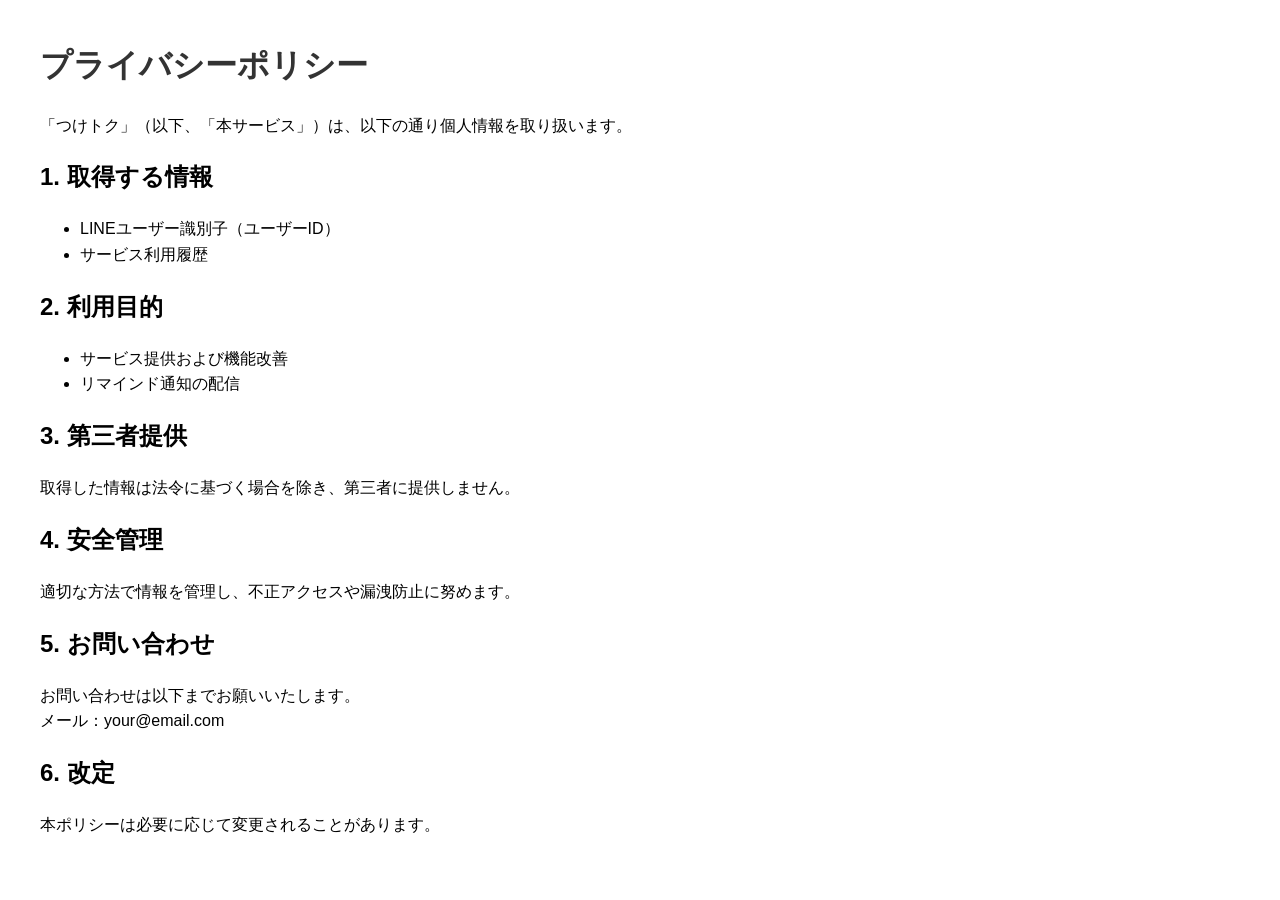
==== privacy.html @ 8dc2c336 "サービス概要ページ" ====
<!DOCTYPE html>
<html lang="ja">
<head>
  <meta charset="UTF-8">
  <title>プライバシーポリシー</title>
  <link rel="stylesheet" href="style.css">
</head>
<body>

<h1>プライバシーポリシー</h1>

<p>「つけトク」（以下、「本サービス」）は、以下の通り個人情報を取り扱います。</p>

<h2>1. 取得する情報</h2>
<ul>
  <li>LINEユーザー識別子（ユーザーID）</li>
  <li>サービス利用履歴</li>
</ul>

<h2>2. 利用目的</h2>
<ul>
  <li>サービス提供および機能改善</li>
  <li>リマインド通知の配信</li>
</ul>

<h2>3. 第三者提供</h2>
<p>取得した情報は法令に基づく場合を除き、第三者に提供しません。</p>

<h2>4. 安全管理</h2>
<p>適切な方法で情報を管理し、不正アクセスや漏洩防止に努めます。</p>

<h2>5. お問い合わせ</h2>
<p>お問い合わせは以下までお願いいたします。<br>
メール：your@email.com</p>

<h2>6. 改定</h2>
<p>本ポリシーは必要に応じて変更されることがあります。</p>

</body>
</html>
---- style.css ----
body {
  font-family: Arial, sans-serif;
  margin: 40px;
  line-height: 1.6;
}

header {
  text-align: center;
  margin-bottom: 40px;
}

h1 {
  color: #333;
}

section {
  margin-bottom: 30px;
}

footer {
  margin-top: 40px;
}
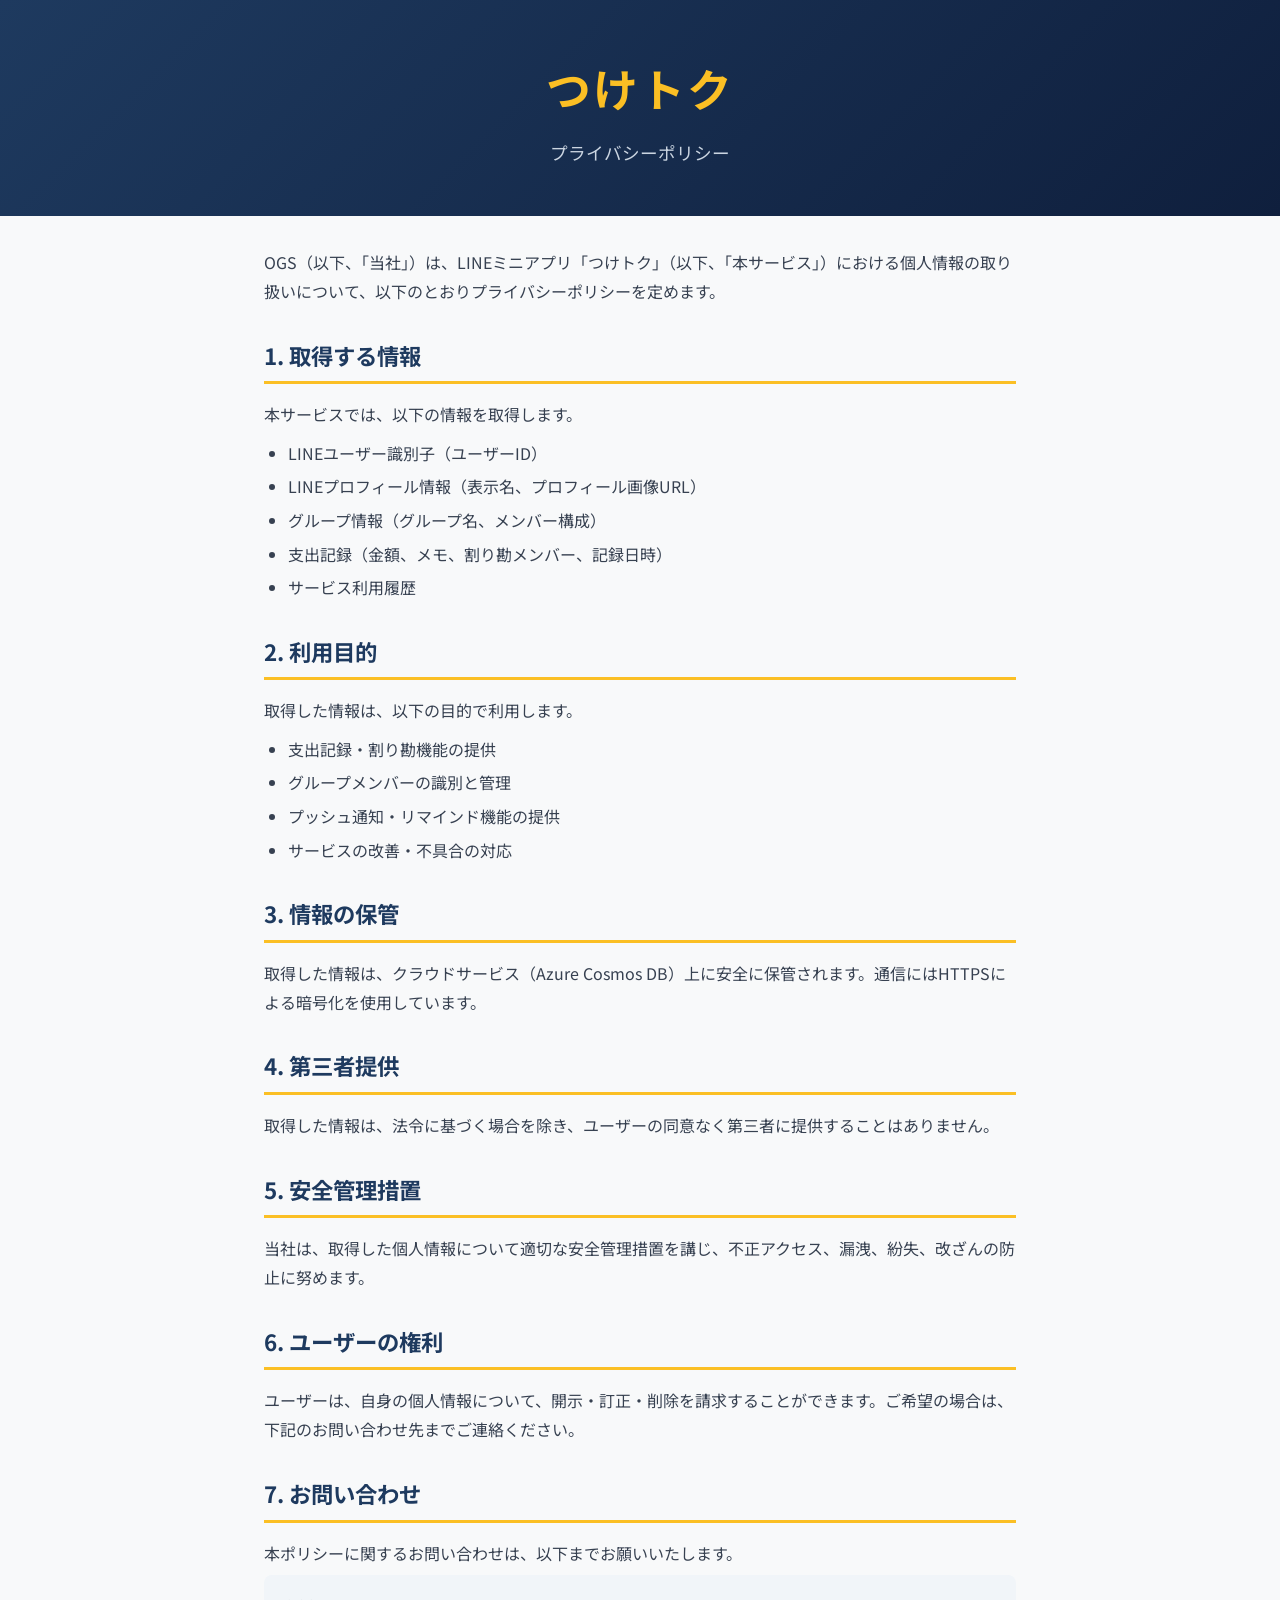
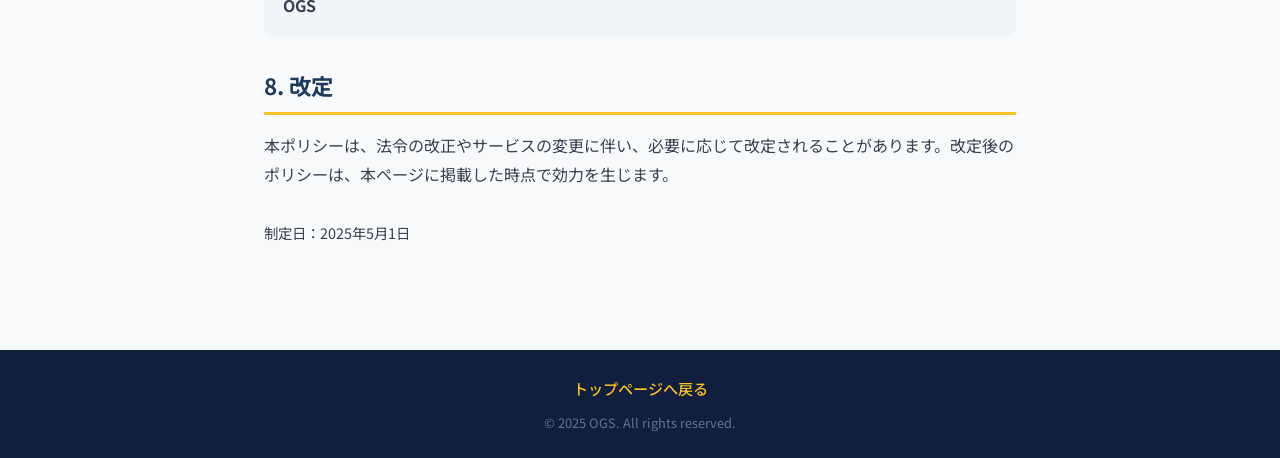
==== commit 5ea3b4c9: "内容、見た目の変更" ====
--- a/privacy.html
+++ b/privacy.html
@@ -2,39 +2,73 @@
 <html lang="ja">
 <head>
   <meta charset="UTF-8">
-  <title>プライバシーポリシー</title>
+  <meta name="viewport" content="width=device-width, initial-scale=1.0">
+  <title>プライバシーポリシー - つけトク</title>
   <link rel="stylesheet" href="style.css">
 </head>
 <body>
 
-<h1>プライバシーポリシー</h1>
+<header>
+  <div class="header-inner">
+    <h1 class="app-title">つけトク</h1>
+    <p class="app-tagline">プライバシーポリシー</p>
+  </div>
+</header>
 
-<p>「つけトク」（以下、「本サービス」）は、以下の通り個人情報を取り扱います。</p>
+<main>
+  <section class="section policy">
+    <p>OGS（以下、「当社」）は、LINEミニアプリ「つけトク」（以下、「本サービス」）における個人情報の取り扱いについて、以下のとおりプライバシーポリシーを定めます。</p>
 
-<h2>1. 取得する情報</h2>
-<ul>
-  <li>LINEユーザー識別子（ユーザーID）</li>
-  <li>サービス利用履歴</li>
-</ul>
+    <h2>1. 取得する情報</h2>
+    <p>本サービスでは、以下の情報を取得します。</p>
+    <ul>
+      <li>LINEユーザー識別子（ユーザーID）</li>
+      <li>LINEプロフィール情報（表示名、プロフィール画像URL）</li>
+      <li>グループ情報（グループ名、メンバー構成）</li>
+      <li>支出記録（金額、メモ、割り勘メンバー、記録日時）</li>
+      <li>サービス利用履歴</li>
+    </ul>
 
-<h2>2. 利用目的</h2>
-<ul>
-  <li>サービス提供および機能改善</li>
-  <li>リマインド通知の配信</li>
-</ul>
+    <h2>2. 利用目的</h2>
+    <p>取得した情報は、以下の目的で利用します。</p>
+    <ul>
+      <li>支出記録・割り勘機能の提供</li>
+      <li>グループメンバーの識別と管理</li>
+      <li>プッシュ通知・リマインド機能の提供</li>
+      <li>サービスの改善・不具合の対応</li>
+    </ul>
 
-<h2>3. 第三者提供</h2>
-<p>取得した情報は法令に基づく場合を除き、第三者に提供しません。</p>
+    <h2>3. 情報の保管</h2>
+    <p>取得した情報は、クラウドサービス（Azure Cosmos DB）上に安全に保管されます。通信にはHTTPSによる暗号化を使用しています。</p>
 
-<h2>4. 安全管理</h2>
-<p>適切な方法で情報を管理し、不正アクセスや漏洩防止に努めます。</p>
+    <h2>4. 第三者提供</h2>
+    <p>取得した情報は、法令に基づく場合を除き、ユーザーの同意なく第三者に提供することはありません。</p>
 
-<h2>5. お問い合わせ</h2>
-<p>お問い合わせは以下までお願いいたします。<br>
-メール：your@email.com</p>
+    <h2>5. 安全管理措置</h2>
+    <p>当社は、取得した個人情報について適切な安全管理措置を講じ、不正アクセス、漏洩、紛失、改ざんの防止に努めます。</p>
 
-<h2>6. 改定</h2>
-<p>本ポリシーは必要に応じて変更されることがあります。</p>
+    <h2>6. ユーザーの権利</h2>
+    <p>ユーザーは、自身の個人情報について、開示・訂正・削除を請求することができます。ご希望の場合は、下記のお問い合わせ先までご連絡ください。</p>
+
+    <h2>7. お問い合わせ</h2>
+    <p>本ポリシーに関するお問い合わせは、以下までお願いいたします。</p>
+    <div class="contact-info">
+      <p><strong>OGS</strong></p>
+    </div>
+
+    <h2>8. 改定</h2>
+    <p>本ポリシーは、法令の改正やサービスの変更に伴い、必要に応じて改定されることがあります。改定後のポリシーは、本ページに掲載した時点で効力を生じます。</p>
+
+    <p class="policy-date">制定日：2025年5月1日</p>
+  </section>
+</main>
+
+<footer>
+  <div class="footer-inner">
+    <a href="index.html">トップページへ戻る</a>
+    <p class="copyright">&copy; 2025 OGS. All rights reserved.</p>
+  </div>
+</footer>
 
 </body>
 </html>
--- a/style.css
+++ b/style.css
@@ -1,22 +1,264 @@
+/* つけトク サイト - アプリ風デザイン */
+@import url('https://fonts.googleapis.com/css2?family=Noto+Sans+JP:wght@400;500;700&display=swap');
+
+* {
+  margin: 0;
+  padding: 0;
+  box-sizing: border-box;
+}
+
 body {
-  font-family: Arial, sans-serif;
-  margin: 40px;
+  font-family: 'Noto Sans JP', Arial, sans-serif;
+  line-height: 1.8;
+  color: #1a1a2e;
+  background: #f8f9fa;
+}
+
+/* ========== ヘッダー ========== */
+header {
+  background: linear-gradient(135deg, #1e3a5f 0%, #0f1f3d 100%);
+  color: #fff;
+  text-align: center;
+  padding: 3rem 1.5rem;
+}
+
+.header-inner {
+  max-width: 800px;
+  margin: 0 auto;
+}
+
+.app-title {
+  font-size: 2.8rem;
+  font-weight: 700;
+  letter-spacing: 0.05em;
+  margin-bottom: 0.5rem;
+  color: #fbbf24;
+}
+
+.app-tagline {
+  font-size: 1.1rem;
+  color: #cbd5e1;
+  font-weight: 400;
+}
+
+/* ========== メイン ========== */
+main {
+  max-width: 800px;
+  margin: 0 auto;
+  padding: 2rem 1.5rem;
+}
+
+.section {
+  margin-bottom: 2.5rem;
+}
+
+.section h2 {
+  font-size: 1.4rem;
+  font-weight: 700;
+  color: #1e3a5f;
+  margin-bottom: 1rem;
+  padding-bottom: 0.4rem;
+  border-bottom: 3px solid #fbbf24;
+  display: inline-block;
+}
+
+.section p {
+  color: #374151;
+}
+
+/* ========== 機能カード ========== */
+.feature-grid {
+  display: grid;
+  grid-template-columns: repeat(auto-fit, minmax(220px, 1fr));
+  gap: 1.2rem;
+}
+
+.feature-card {
+  background: #fff;
+  border-radius: 12px;
+  padding: 1.5rem;
+  box-shadow: 0 2px 8px rgba(0, 0, 0, 0.06);
+  transition: transform 0.2s ease, box-shadow 0.2s ease;
+}
+
+.feature-card:hover {
+  transform: translateY(-4px);
+  box-shadow: 0 6px 20px rgba(30, 58, 95, 0.12);
+}
+
+.feature-icon {
+  font-size: 2rem;
+  margin-bottom: 0.6rem;
+}
+
+.feature-card h3 {
+  font-size: 1.1rem;
+  font-weight: 700;
+  color: #1e3a5f;
+  margin-bottom: 0.4rem;
+}
+
+.feature-card p {
+  font-size: 0.9rem;
+  color: #6b7280;
   line-height: 1.6;
 }
 
-header {
+/* ========== 利用シーン ========== */
+.scene-list {
+  list-style: none;
+  padding: 0;
+}
+
+.scene-list li {
+  background: #fff;
+  border-radius: 8px;
+  padding: 0.8rem 1.2rem;
+  margin-bottom: 0.6rem;
+  box-shadow: 0 1px 4px rgba(0, 0, 0, 0.04);
+  font-size: 1rem;
+  display: flex;
+  align-items: center;
+  gap: 0.6rem;
+}
+
+.scene-emoji {
+  font-size: 1.3rem;
+  flex-shrink: 0;
+}
+
+/* ========== 利用の流れ ========== */
+.steps-container {
+  display: flex;
+  align-items: center;
+  justify-content: center;
+  gap: 0.5rem;
+  flex-wrap: wrap;
+}
+
+.step {
+  background: #fff;
+  border-radius: 12px;
+  padding: 1.2rem 1.5rem;
   text-align: center;
-  margin-bottom: 40px;
-}
-
-h1 {
-  color: #333;
-}
-
-section {
-  margin-bottom: 30px;
-}
-
+  box-shadow: 0 2px 8px rgba(0, 0, 0, 0.06);
+  flex: 1;
+  min-width: 150px;
+  max-width: 220px;
+}
+
+.step-number {
+  display: inline-flex;
+  align-items: center;
+  justify-content: center;
+  width: 36px;
+  height: 36px;
+  background: linear-gradient(135deg, #3b82f6, #2563eb);
+  color: #fff;
+  border-radius: 50%;
+  font-size: 1.1rem;
+  font-weight: 700;
+  margin-bottom: 0.5rem;
+}
+
+.step-text {
+  font-size: 0.9rem;
+  color: #374151;
+  font-weight: 500;
+}
+
+.step-arrow {
+  color: #fbbf24;
+  font-size: 1.2rem;
+  font-weight: 700;
+}
+
+/* ========== 提供者 ========== */
+.provider p {
+  font-size: 1rem;
+}
+
+/* ========== プライバシーポリシー ========== */
+.policy h2 {
+  display: block;
+  margin-top: 1.8rem;
+}
+
+.policy ul {
+  margin: 0.6rem 0 0.6rem 1.5rem;
+  color: #374151;
+}
+
+.policy ul li {
+  margin-bottom: 0.3rem;
+}
+
+.contact-info {
+  background: #f1f5f9;
+  border-radius: 8px;
+  padding: 1rem 1.2rem;
+  margin: 0.5rem 0;
+}
+
+.policy-date {
+  margin-top: 2rem;
+  color: #9ca3af;
+  font-size: 0.9rem;
+}
+
+/* ========== フッター ========== */
 footer {
-  margin-top: 40px;
+  background: #0f1f3d;
+  color: #94a3b8;
+  text-align: center;
+  padding: 1.5rem;
+  margin-top: 2rem;
+}
+
+.footer-inner a {
+  color: #fbbf24;
+  text-decoration: none;
+  font-weight: 500;
+  font-size: 0.95rem;
+}
+
+.footer-inner a:hover {
+  text-decoration: underline;
+}
+
+.copyright {
+  margin-top: 0.5rem;
+  font-size: 0.8rem;
+  color: #64748b;
+}
+
+/* ========== レスポンシブ（モバイル） ========== */
+@media (max-width: 600px) {
+  header {
+    padding: 2rem 1rem;
+  }
+
+  .app-title {
+    font-size: 2rem;
+  }
+
+  .feature-grid {
+    grid-template-columns: 1fr;
+  }
+
+  .steps-container {
+    flex-direction: column;
+  }
+
+  .step {
+    max-width: 100%;
+  }
+
+  .step-arrow {
+    transform: rotate(90deg);
+  }
+
+  main {
+    padding: 1.5rem 1rem;
+  }
 }
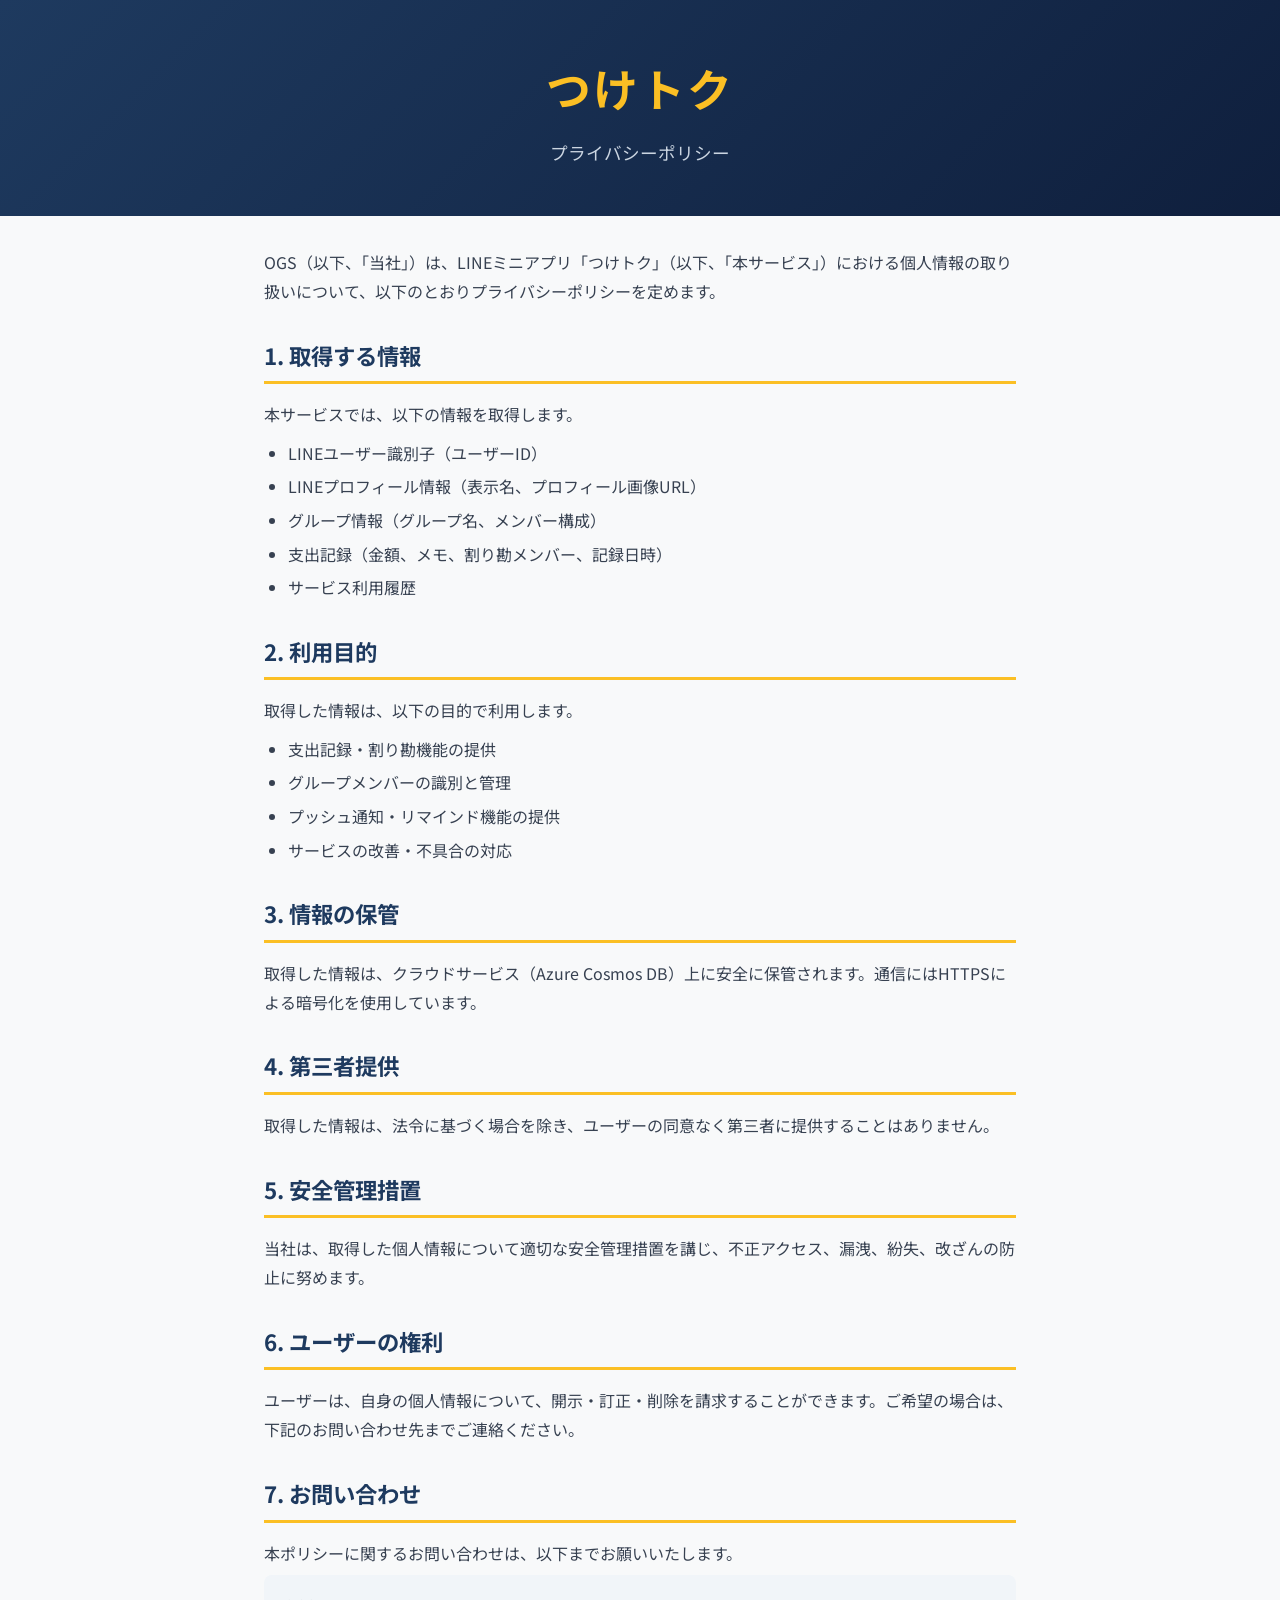
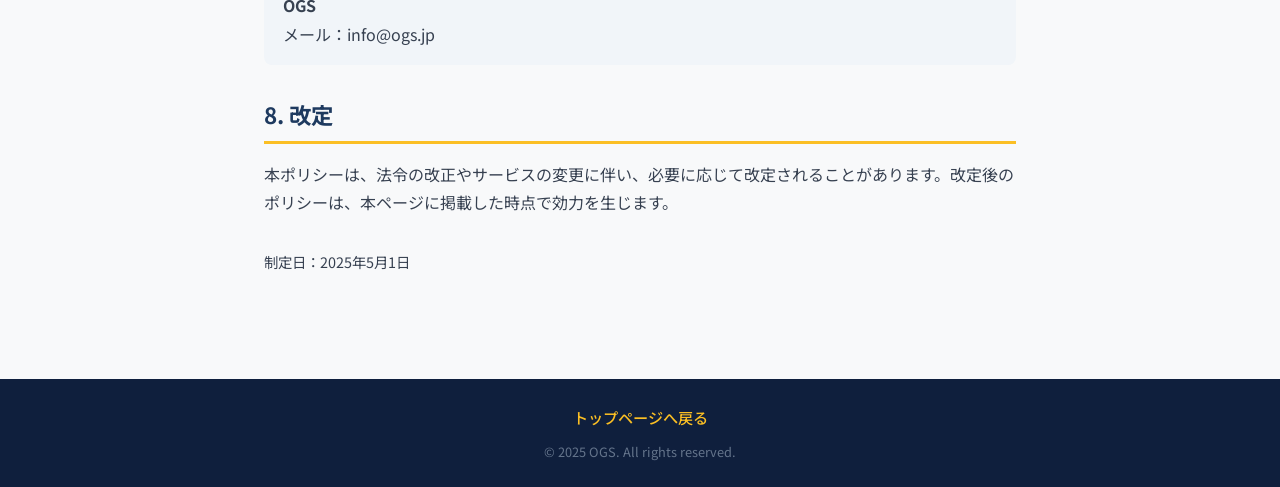
==== commit 84add9cb: "修正" ====
--- a/privacy.html
+++ b/privacy.html
@@ -54,6 +54,7 @@
     <p>本ポリシーに関するお問い合わせは、以下までお願いいたします。</p>
     <div class="contact-info">
       <p><strong>OGS</strong></p>
+      <p>メール：info@ogs.jp</p>
     </div>
 
     <h2>8. 改定</h2>
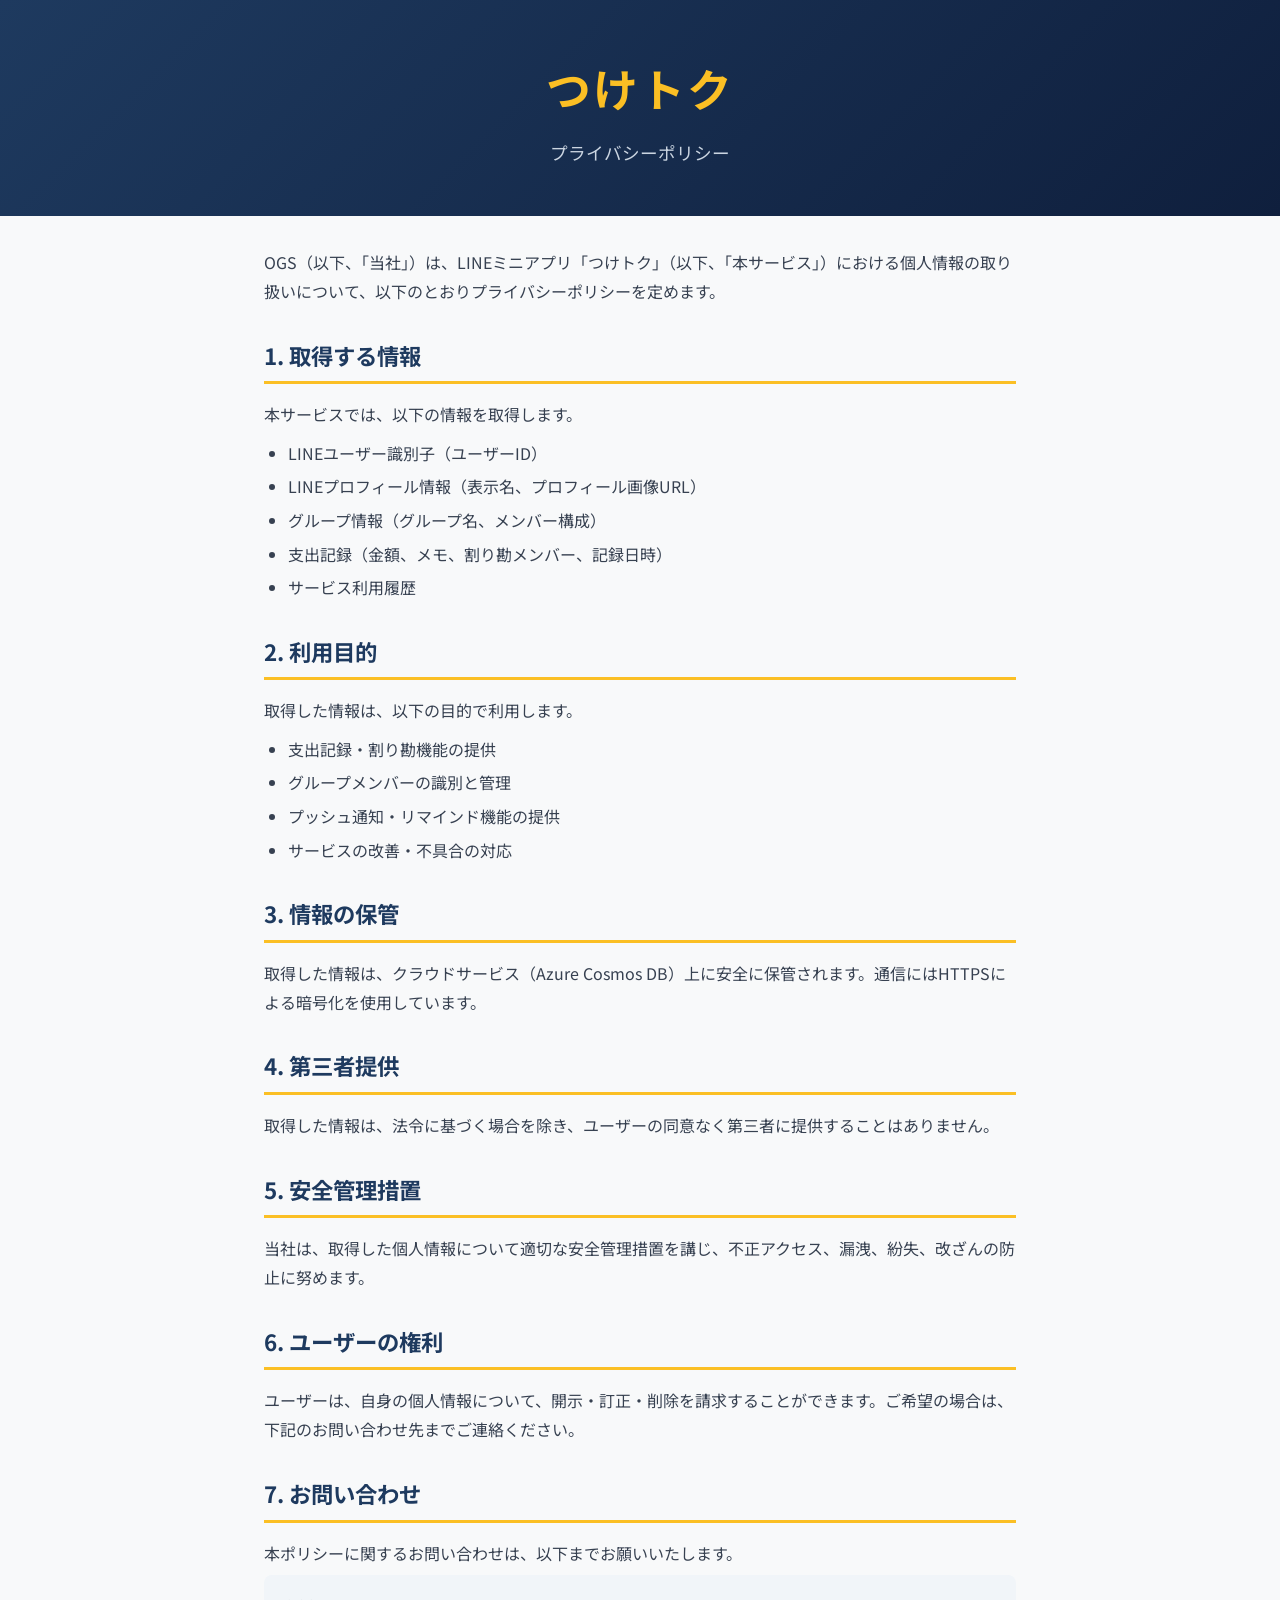
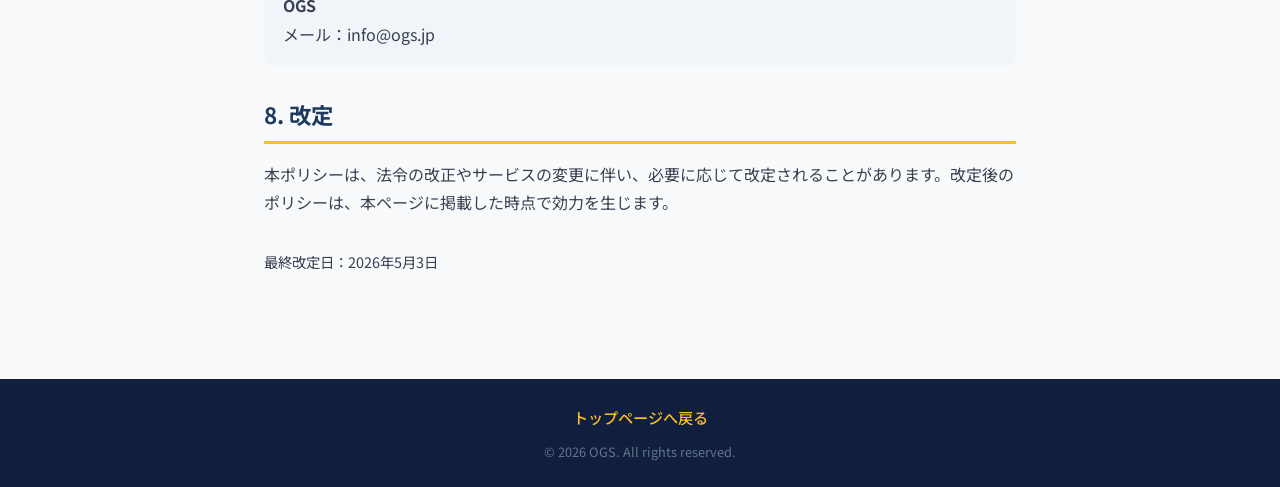
==== commit d8679d04: "日付変更" ====
--- a/privacy.html
+++ b/privacy.html
@@ -60,14 +60,14 @@
     <h2>8. 改定</h2>
     <p>本ポリシーは、法令の改正やサービスの変更に伴い、必要に応じて改定されることがあります。改定後のポリシーは、本ページに掲載した時点で効力を生じます。</p>
 
-    <p class="policy-date">制定日：2025年5月1日</p>
+    <p class="policy-date">最終改定日：2026年5月3日</p>
   </section>
 </main>
 
 <footer>
   <div class="footer-inner">
     <a href="index.html">トップページへ戻る</a>
-    <p class="copyright">&copy; 2025 OGS. All rights reserved.</p>
+    <p class="copyright">&copy; 2026 OGS. All rights reserved.</p>
   </div>
 </footer>
 
